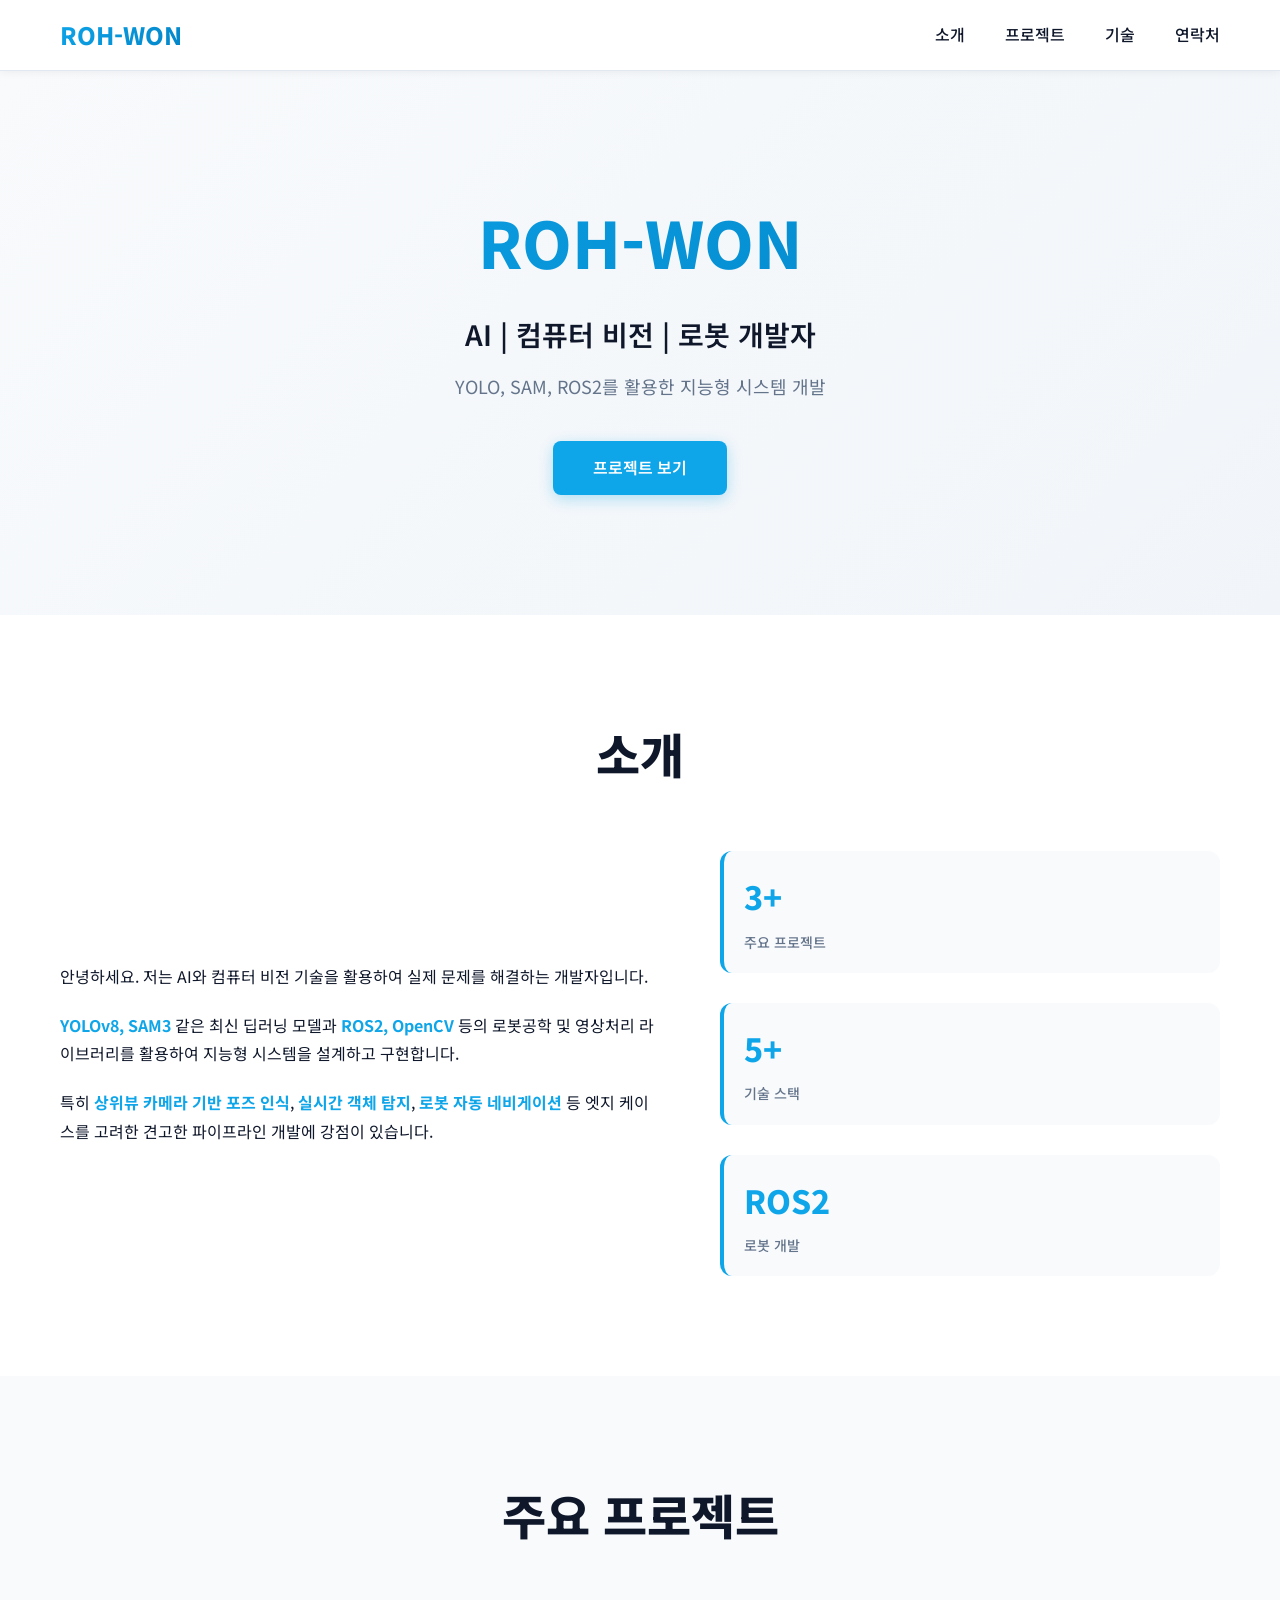
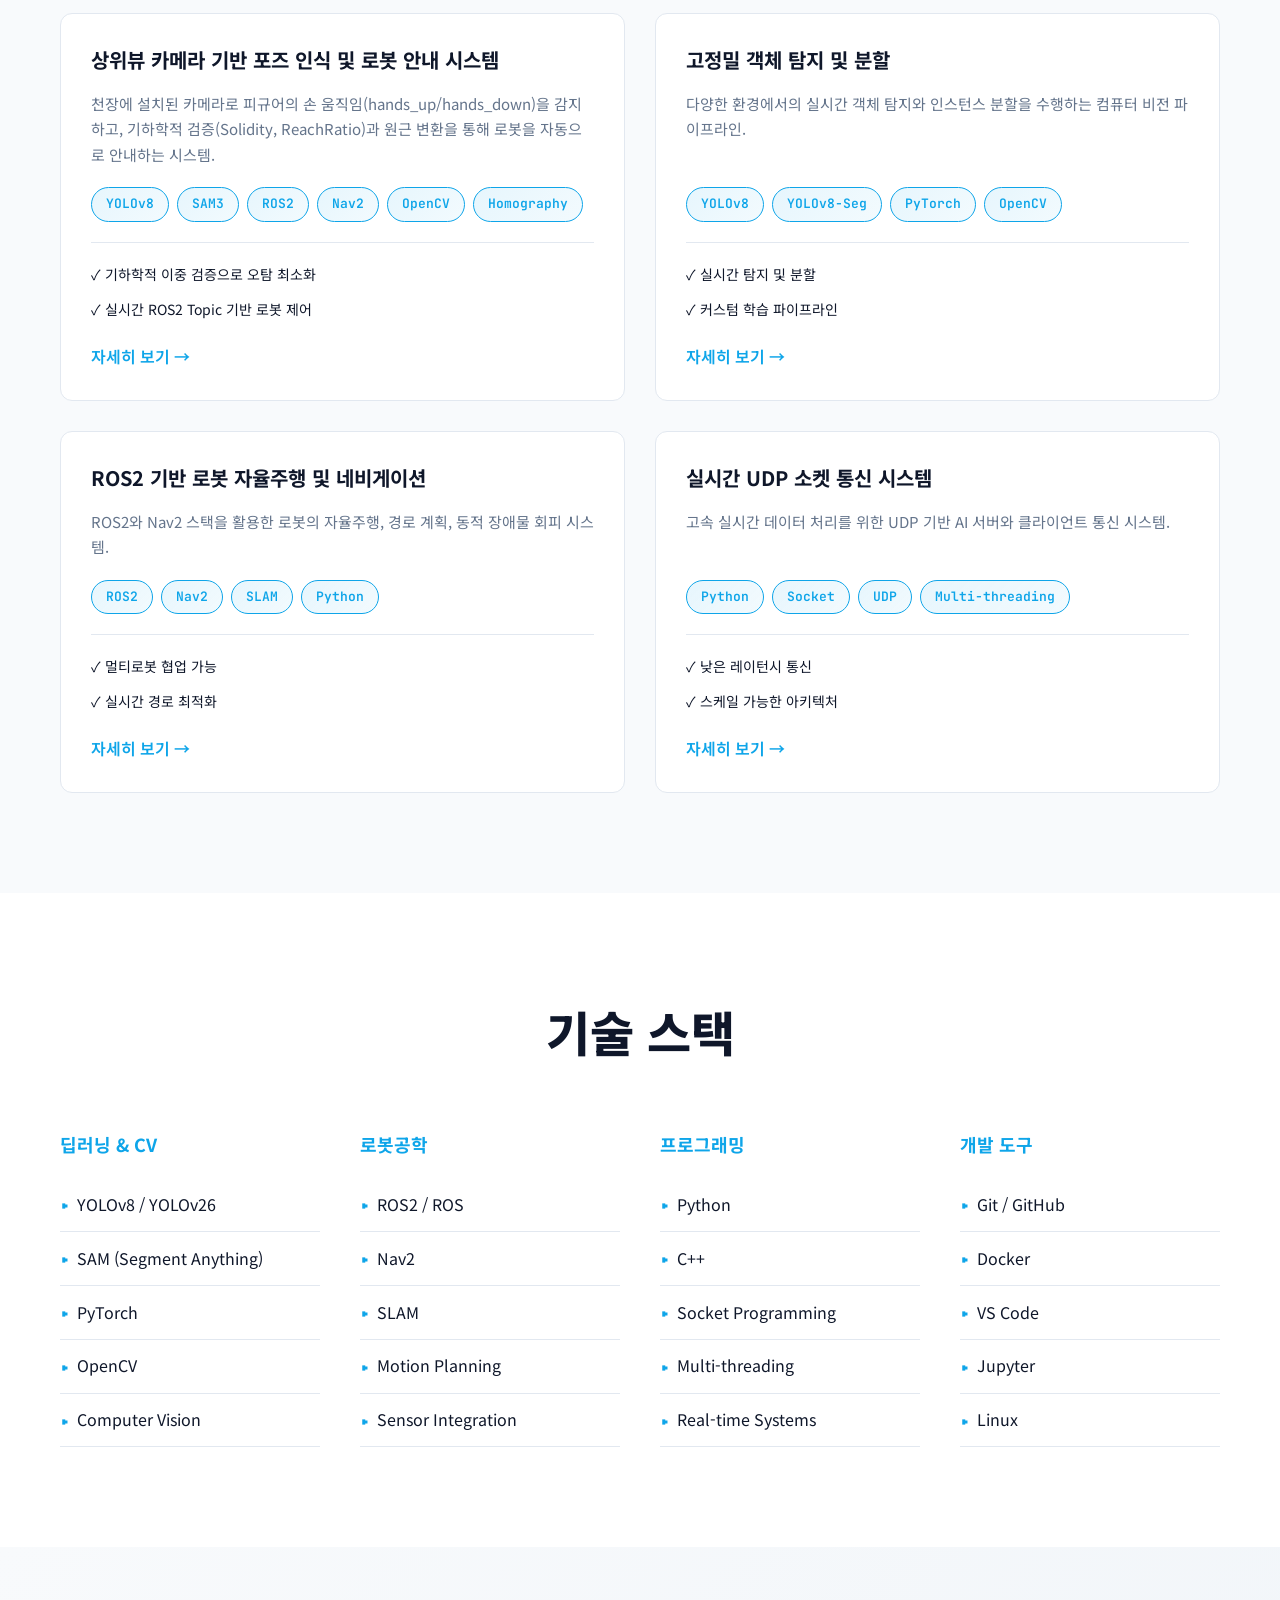
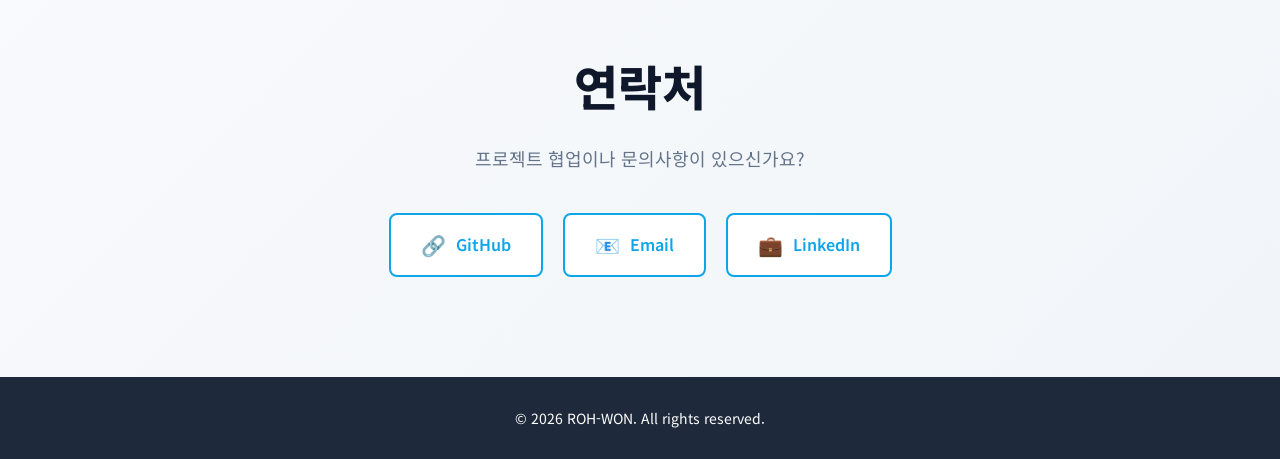
==== index.html @ 6be778f6 "Initial portfolio setup" ====
<!DOCTYPE html>
<html lang="ko">
<head>
    <meta charset="UTF-8">
    <meta name="viewport" content="width=device-width, initial-scale=1.0">
    <title>ROH-WON Portfolio | AI & 컴퓨터 비전 개발자</title>
    <link rel="preconnect" href="https://fonts.googleapis.com">
    <link href="https://fonts.googleapis.com/css2?family=Noto+Sans+KR:wght@300;400;600;700;800&family=JetBrains+Mono:wght@400;600&display=swap" rel="stylesheet">
    <link rel="stylesheet" href="style.css">
</head>
<body>
    <!-- NAVBAR -->
    <nav class="navbar">
        <div class="container">
            <div class="nav-logo">ROH-WON</div>
            <ul class="nav-links">
                <li><a href="#about">소개</a></li>
                <li><a href="#projects">프로젝트</a></li>
                <li><a href="#skills">기술</a></li>
                <li><a href="#contact">연락처</a></li>
            </ul>
        </div>
    </nav>

    <!-- HERO -->
    <header class="hero">
        <div class="container">
            <h1>ROH-WON</h1>
            <p class="hero-subtitle">AI | 컴퓨터 비전 | 로봇 개발자</p>
            <p class="hero-desc">YOLO, SAM, ROS2를 활용한 지능형 시스템 개발</p>
            <a href="#projects" class="cta-button">프로젝트 보기</a>
        </div>
    </header>

    <!-- ABOUT -->
    <section id="about" class="about">
        <div class="container">
            <h2>소개</h2>
            <div class="about-content">
                <div class="about-text">
                    <p>
                        안녕하세요. 저는 AI와 컴퓨터 비전 기술을 활용하여 실제 문제를 해결하는 개발자입니다.
                    </p>
                    <p>
                        <strong>YOLOv8, SAM3</strong> 같은 최신 딥러닝 모델과 <strong>ROS2, OpenCV</strong> 등의 로봇공학 및 영상처리 라이브러리를 활용하여 
                        지능형 시스템을 설계하고 구현합니다.
                    </p>
                    <p>
                        특히 <strong>상위뷰 카메라 기반 포즈 인식</strong>, <strong>실시간 객체 탐지</strong>, <strong>로봇 자동 네비게이션</strong> 등 
                        엣지 케이스를 고려한 견고한 파이프라인 개발에 강점이 있습니다.
                    </p>
                </div>
                <div class="about-stats">
                    <div class="stat">
                        <span class="stat-number">3+</span>
                        <span class="stat-label">주요 프로젝트</span>
                    </div>
                    <div class="stat">
                        <span class="stat-number">5+</span>
                        <span class="stat-label">기술 스택</span>
                    </div>
                    <div class="stat">
                        <span class="stat-number">ROS2</span>
                        <span class="stat-label">로봇 개발</span>
                    </div>
                </div>
            </div>
        </div>
    </section>

    <!-- PROJECTS -->
    <section id="projects" class="projects">
        <div class="container">
            <h2>주요 프로젝트</h2>
            <div class="projects-grid">
                <!-- Project 1: Top-View Pose Detection -->
                <article class="project-card">
                    <div class="project-header">
                        <h3>상위뷰 카메라 기반 포즈 인식 및 로봇 안내 시스템</h3>
                    </div>
                    <p class="project-excerpt">
                        천장에 설치된 카메라로 피규어의 손 움직임(hands_up/hands_down)을 감지하고, 
                        기하학적 검증(Solidity, ReachRatio)과 원근 변환을 통해 로봇을 자동으로 안내하는 시스템.
                    </p>
                    <div class="tech-tags">
                        <span class="tech-tag">YOLOv8</span>
                        <span class="tech-tag">SAM3</span>
                        <span class="tech-tag">ROS2</span>
                        <span class="tech-tag">Nav2</span>
                        <span class="tech-tag">OpenCV</span>
                        <span class="tech-tag">Homography</span>
                    </div>
                    <div class="project-footer">
                        <p class="project-highlight">✓ 기하학적 이중 검증으로 오탐 최소화</p>
                        <p class="project-highlight">✓ 실시간 ROS2 Topic 기반 로봇 제어</p>
                        <a href="projects/detection.html" class="project-link">자세히 보기 →</a>
                    </div>
                </article>

                <!-- Project 2: Vision Detection -->
                <article class="project-card">
                    <div class="project-header">
                        <h3>고정밀 객체 탐지 및 분할</h3>
                    </div>
                    <p class="project-excerpt">
                        다양한 환경에서의 실시간 객체 탐지와 인스턴스 분할을 수행하는 컴퓨터 비전 파이프라인.
                    </p>
                    <div class="tech-tags">
                        <span class="tech-tag">YOLOv8</span>
                        <span class="tech-tag">YOLOv8-Seg</span>
                        <span class="tech-tag">PyTorch</span>
                        <span class="tech-tag">OpenCV</span>
                    </div>
                    <div class="project-footer">
                        <p class="project-highlight">✓ 실시간 탐지 및 분할</p>
                        <p class="project-highlight">✓ 커스텀 학습 파이프라인</p>
                        <a href="projects/vision.html" class="project-link">자세히 보기 →</a>
                    </div>
                </article>

                <!-- Project 3: ROS2 Navigation -->
                <article class="project-card">
                    <div class="project-header">
                        <h3>ROS2 기반 로봇 자율주행 및 네비게이션</h3>
                    </div>
                    <p class="project-excerpt">
                        ROS2와 Nav2 스택을 활용한 로봇의 자율주행, 경로 계획, 동적 장애물 회피 시스템.
                    </p>
                    <div class="tech-tags">
                        <span class="tech-tag">ROS2</span>
                        <span class="tech-tag">Nav2</span>
                        <span class="tech-tag">SLAM</span>
                        <span class="tech-tag">Python</span>
                    </div>
                    <div class="project-footer">
                        <p class="project-highlight">✓ 멀티로봇 협업 가능</p>
                        <p class="project-highlight">✓ 실시간 경로 최적화</p>
                        <a href="projects/robot.html" class="project-link">자세히 보기 →</a>
                    </div>
                </article>

                <!-- Project 4: Socket Communication -->
                <article class="project-card">
                    <div class="project-header">
                        <h3>실시간 UDP 소켓 통신 시스템</h3>
                    </div>
                    <p class="project-excerpt">
                        고속 실시간 데이터 처리를 위한 UDP 기반 AI 서버와 클라이언트 통신 시스템.
                    </p>
                    <div class="tech-tags">
                        <span class="tech-tag">Python</span>
                        <span class="tech-tag">Socket</span>
                        <span class="tech-tag">UDP</span>
                        <span class="tech-tag">Multi-threading</span>
                    </div>
                    <div class="project-footer">
                        <p class="project-highlight">✓ 낮은 레이턴시 통신</p>
                        <p class="project-highlight">✓ 스케일 가능한 아키텍처</p>
                        <a href="projects/socket.html" class="project-link">자세히 보기 →</a>
                    </div>
                </article>
            </div>
        </div>
    </section>

    <!-- SKILLS -->
    <section id="skills" class="skills">
        <div class="container">
            <h2>기술 스택</h2>
            <div class="skills-grid">
                <div class="skill-category">
                    <h3>딥러닝 & CV</h3>
                    <ul>
                        <li>YOLOv8 / YOLOv26</li>
                        <li>SAM (Segment Anything)</li>
                        <li>PyTorch</li>
                        <li>OpenCV</li>
                        <li>Computer Vision</li>
                    </ul>
                </div>
                <div class="skill-category">
                    <h3>로봇공학</h3>
                    <ul>
                        <li>ROS2 / ROS</li>
                        <li>Nav2</li>
                        <li>SLAM</li>
                        <li>Motion Planning</li>
                        <li>Sensor Integration</li>
                    </ul>
                </div>
                <div class="skill-category">
                    <h3>프로그래밍</h3>
                    <ul>
                        <li>Python</li>
                        <li>C++</li>
                        <li>Socket Programming</li>
                        <li>Multi-threading</li>
                        <li>Real-time Systems</li>
                    </ul>
                </div>
                <div class="skill-category">
                    <h3>개발 도구</h3>
                    <ul>
                        <li>Git / GitHub</li>
                        <li>Docker</li>
                        <li>VS Code</li>
                        <li>Jupyter</li>
                        <li>Linux</li>
                    </ul>
                </div>
            </div>
        </div>
    </section>

    <!-- CONTACT -->
    <section id="contact" class="contact">
        <div class="container">
            <h2>연락처</h2>
            <p>프로젝트 협업이나 문의사항이 있으신가요?</p>
            <div class="contact-links">
                <a href="https://github.com/ROH-WON" class="contact-link" target="_blank">
                    <span class="icon">🔗</span> GitHub
                </a>
                <a href="mailto:roh.won@example.com" class="contact-link">
                    <span class="icon">📧</span> Email
                </a>
                <a href="https://linkedin.com/in/rohwon" class="contact-link" target="_blank">
                    <span class="icon">💼</span> LinkedIn
                </a>
            </div>
        </div>
    </section>

    <!-- FOOTER -->
    <footer class="footer">
        <div class="container">
            <p>&copy; 2026 ROH-WON. All rights reserved.</p>
        </div>
    </footer>

    <script src="script.js"></script>
</body>
</html>
---- style.css ----
* {
    margin: 0;
    padding: 0;
    box-sizing: border-box;
}

:root {
    --primary: #0ea5e9;
    --primary-dark: #0284c7;
    --secondary: #1e293b;
    --text-dark: #0f172a;
    --text-light: #64748b;
    --bg-light: #f8fafc;
    --bg-white: #ffffff;
    --border: #e2e8f0;
    --success: #22c55e;
}

html {
    scroll-behavior: smooth;
}

body {
    font-family: 'Noto Sans KR', sans-serif;
    color: var(--text-dark);
    line-height: 1.6;
    background: var(--bg-white);
    overflow-x: hidden;
}

.container {
    max-width: 1200px;
    margin: 0 auto;
    padding: 0 20px;
}

/* ════════════════ NAVBAR ════════════════ */
.navbar {
    position: fixed;
    top: 0;
    width: 100%;
    background: rgba(255, 255, 255, 0.95);
    backdrop-filter: blur(10px);
    border-bottom: 1px solid var(--border);
    z-index: 1000;
    box-shadow: 0 2px 8px rgba(0, 0, 0, 0.05);
}

.navbar .container {
    display: flex;
    justify-content: space-between;
    align-items: center;
    height: 70px;
}

.nav-logo {
    font-size: 24px;
    font-weight: 800;
    background: linear-gradient(135deg, var(--primary), var(--primary-dark));
    -webkit-background-clip: text;
    -webkit-text-fill-color: transparent;
    background-clip: text;
}

.nav-links {
    display: flex;
    list-style: none;
    gap: 40px;
}

.nav-links a {
    text-decoration: none;
    color: var(--text-dark);
    font-weight: 500;
    transition: color 0.3s;
}

.nav-links a:hover {
    color: var(--primary);
}

/* ════════════════ HERO ════════════════ */
.hero {
    margin-top: 70px;
    padding: 120px 0;
    background: linear-gradient(135deg, #f8fafc 0%, #f1f5f9 100%);
    text-align: center;
}

.hero .container h1 {
    font-size: 64px;
    font-weight: 800;
    margin-bottom: 20px;
    background: linear-gradient(135deg, var(--primary), var(--primary-dark));
    -webkit-background-clip: text;
    -webkit-text-fill-color: transparent;
    background-clip: text;
}

.hero-subtitle {
    font-size: 28px;
    color: var(--text-dark);
    margin-bottom: 15px;
    font-weight: 600;
}

.hero-desc {
    font-size: 18px;
    color: var(--text-light);
    margin-bottom: 40px;
}

.cta-button {
    display: inline-block;
    padding: 14px 40px;
    background: var(--primary);
    color: white;
    text-decoration: none;
    border-radius: 8px;
    font-weight: 600;
    transition: all 0.3s;
    box-shadow: 0 4px 15px rgba(14, 165, 233, 0.3);
}

.cta-button:hover {
    background: var(--primary-dark);
    transform: translateY(-2px);
    box-shadow: 0 6px 20px rgba(14, 165, 233, 0.4);
}

/* ════════════════ ABOUT ════════════════ */
.about {
    padding: 100px 0;
    background: var(--bg-white);
}

.about h2 {
    font-size: 48px;
    font-weight: 800;
    margin-bottom: 60px;
    text-align: center;
}

.about-content {
    display: grid;
    grid-template-columns: 1.2fr 1fr;
    gap: 60px;
    align-items: center;
}

.about-text p {
    font-size: 16px;
    margin-bottom: 20px;
    color: var(--text-dark);
    line-height: 1.8;
}

.about-text strong {
    color: var(--primary);
    font-weight: 700;
}

.about-stats {
    display: flex;
    flex-direction: column;
    gap: 30px;
}

.stat {
    display: flex;
    flex-direction: column;
    gap: 8px;
    padding: 20px;
    background: var(--bg-light);
    border-radius: 12px;
    border-left: 4px solid var(--primary);
}

.stat-number {
    font-size: 32px;
    font-weight: 800;
    color: var(--primary);
}

.stat-label {
    font-size: 14px;
    color: var(--text-light);
    font-weight: 500;
}

/* ════════════════ PROJECTS ════════════════ */
.projects {
    padding: 100px 0;
    background: var(--bg-light);
}

.projects h2 {
    font-size: 48px;
    font-weight: 800;
    margin-bottom: 60px;
    text-align: center;
}

.projects-grid {
    display: grid;
    grid-template-columns: repeat(auto-fit, minmax(500px, 1fr));
    gap: 30px;
}

.project-card {
    background: var(--bg-white);
    border-radius: 12px;
    padding: 30px;
    border: 1px solid var(--border);
    transition: all 0.3s;
    display: flex;
    flex-direction: column;
}

.project-card:hover {
    transform: translateY(-8px);
    border-color: var(--primary);
    box-shadow: 0 10px 30px rgba(14, 165, 233, 0.15);
}

.project-header h3 {
    font-size: 20px;
    font-weight: 700;
    margin-bottom: 15px;
    color: var(--text-dark);
}

.project-excerpt {
    font-size: 15px;
    color: var(--text-light);
    margin-bottom: 20px;
    line-height: 1.7;
    flex-grow: 1;
}

.tech-tags {
    display: flex;
    flex-wrap: wrap;
    gap: 8px;
    margin-bottom: 20px;
}

.tech-tag {
    display: inline-block;
    padding: 6px 14px;
    background: linear-gradient(135deg, rgba(14, 165, 233, 0.1), rgba(14, 165, 233, 0.05));
    color: var(--primary);
    border-radius: 20px;
    font-size: 13px;
    font-weight: 600;
    border: 1px solid var(--primary);
    font-family: 'JetBrains Mono', monospace;
}

.project-footer {
    border-top: 1px solid var(--border);
    padding-top: 20px;
}

.project-highlight {
    font-size: 14px;
    color: var(--text-dark);
    margin-bottom: 12px;
    display: flex;
    align-items: center;
    gap: 8px;
}

.project-link {
    display: inline-block;
    color: var(--primary);
    text-decoration: none;
    font-weight: 600;
    margin-top: 12px;
    transition: all 0.3s;
}

.project-link:hover {
    gap: 8px;
    transform: translateX(4px);
}

/* ════════════════ SKILLS ════════════════ */
.skills {
    padding: 100px 0;
    background: var(--bg-white);
}

.skills h2 {
    font-size: 48px;
    font-weight: 800;
    margin-bottom: 60px;
    text-align: center;
}

.skills-grid {
    display: grid;
    grid-template-columns: repeat(auto-fit, minmax(250px, 1fr));
    gap: 40px;
}

.skill-category h3 {
    font-size: 18px;
    font-weight: 700;
    margin-bottom: 20px;
    color: var(--primary);
}

.skill-category ul {
    list-style: none;
}

.skill-category li {
    padding: 12px 0;
    color: var(--text-dark);
    border-bottom: 1px solid var(--border);
    display: flex;
    align-items: center;
    gap: 8px;
}

.skill-category li:before {
    content: "▸";
    color: var(--primary);
    font-weight: bold;
    font-size: 18px;
}

/* ════════════════ CONTACT ════════════════ */
.contact {
    padding: 100px 0;
    background: linear-gradient(135deg, #f8fafc 0%, #f1f5f9 100%);
    text-align: center;
}

.contact h2 {
    font-size: 48px;
    font-weight: 800;
    margin-bottom: 20px;
}

.contact > .container > p {
    font-size: 18px;
    color: var(--text-light);
    margin-bottom: 40px;
}

.contact-links {
    display: flex;
    justify-content: center;
    gap: 20px;
    flex-wrap: wrap;
}

.contact-link {
    display: inline-flex;
    align-items: center;
    gap: 10px;
    padding: 14px 30px;
    background: var(--bg-white);
    color: var(--primary);
    text-decoration: none;
    border-radius: 8px;
    font-weight: 600;
    border: 2px solid var(--primary);
    transition: all 0.3s;
}

.contact-link:hover {
    background: var(--primary);
    color: white;
    transform: translateY(-2px);
}

.contact-link .icon {
    font-size: 20px;
}

/* ════════════════ FOOTER ════════════════ */
.footer {
    padding: 30px 0;
    background: var(--secondary);
    color: white;
    text-align: center;
    font-size: 14px;
}

/* ════════════════ RESPONSIVE ════════════════ */
@media (max-width: 768px) {
    .nav-links {
        gap: 20px;
        font-size: 14px;
    }

    .hero .container h1 {
        font-size: 42px;
    }

    .hero-subtitle {
        font-size: 20px;
    }

    .about-content {
        grid-template-columns: 1fr;
        gap: 40px;
    }

    .projects-grid {
        grid-template-columns: 1fr;
    }

    .skills-grid {
        grid-template-columns: repeat(2, 1fr);
    }
}

@media (max-width: 480px) {
    .navbar .container {
        height: 60px;
    }

    .hero {
        margin-top: 60px;
        padding: 80px 0;
    }

    .hero .container h1 {
        font-size: 32px;
    }

    .hero-subtitle {
        font-size: 18px;
    }

    .nav-logo {
        font-size: 20px;
    }

    .nav-links {
        gap: 15px;
        font-size: 13px;
    }

    .about h2,
    .projects h2,
    .skills h2,
    .contact h2 {
        font-size: 32px;
        margin-bottom: 40px;
    }

    .skills-grid {
        grid-template-columns: 1fr;
    }
}
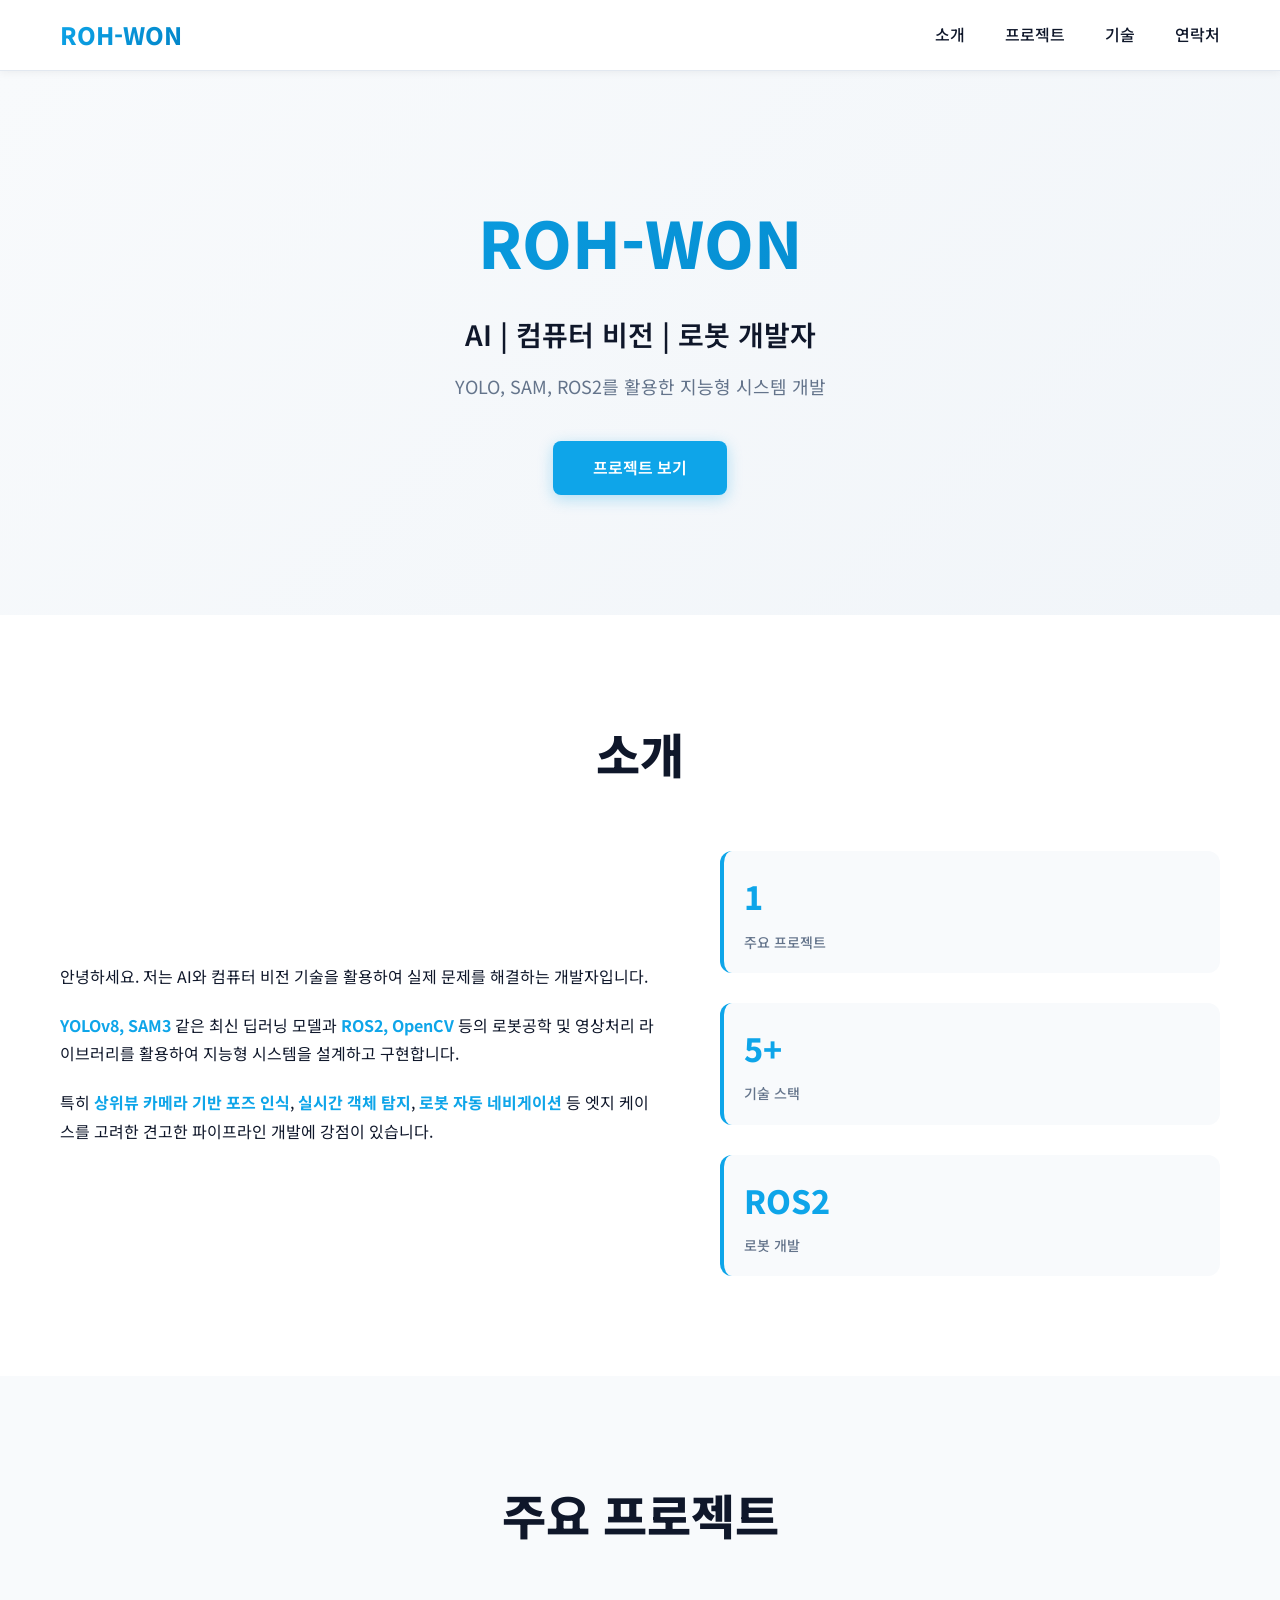
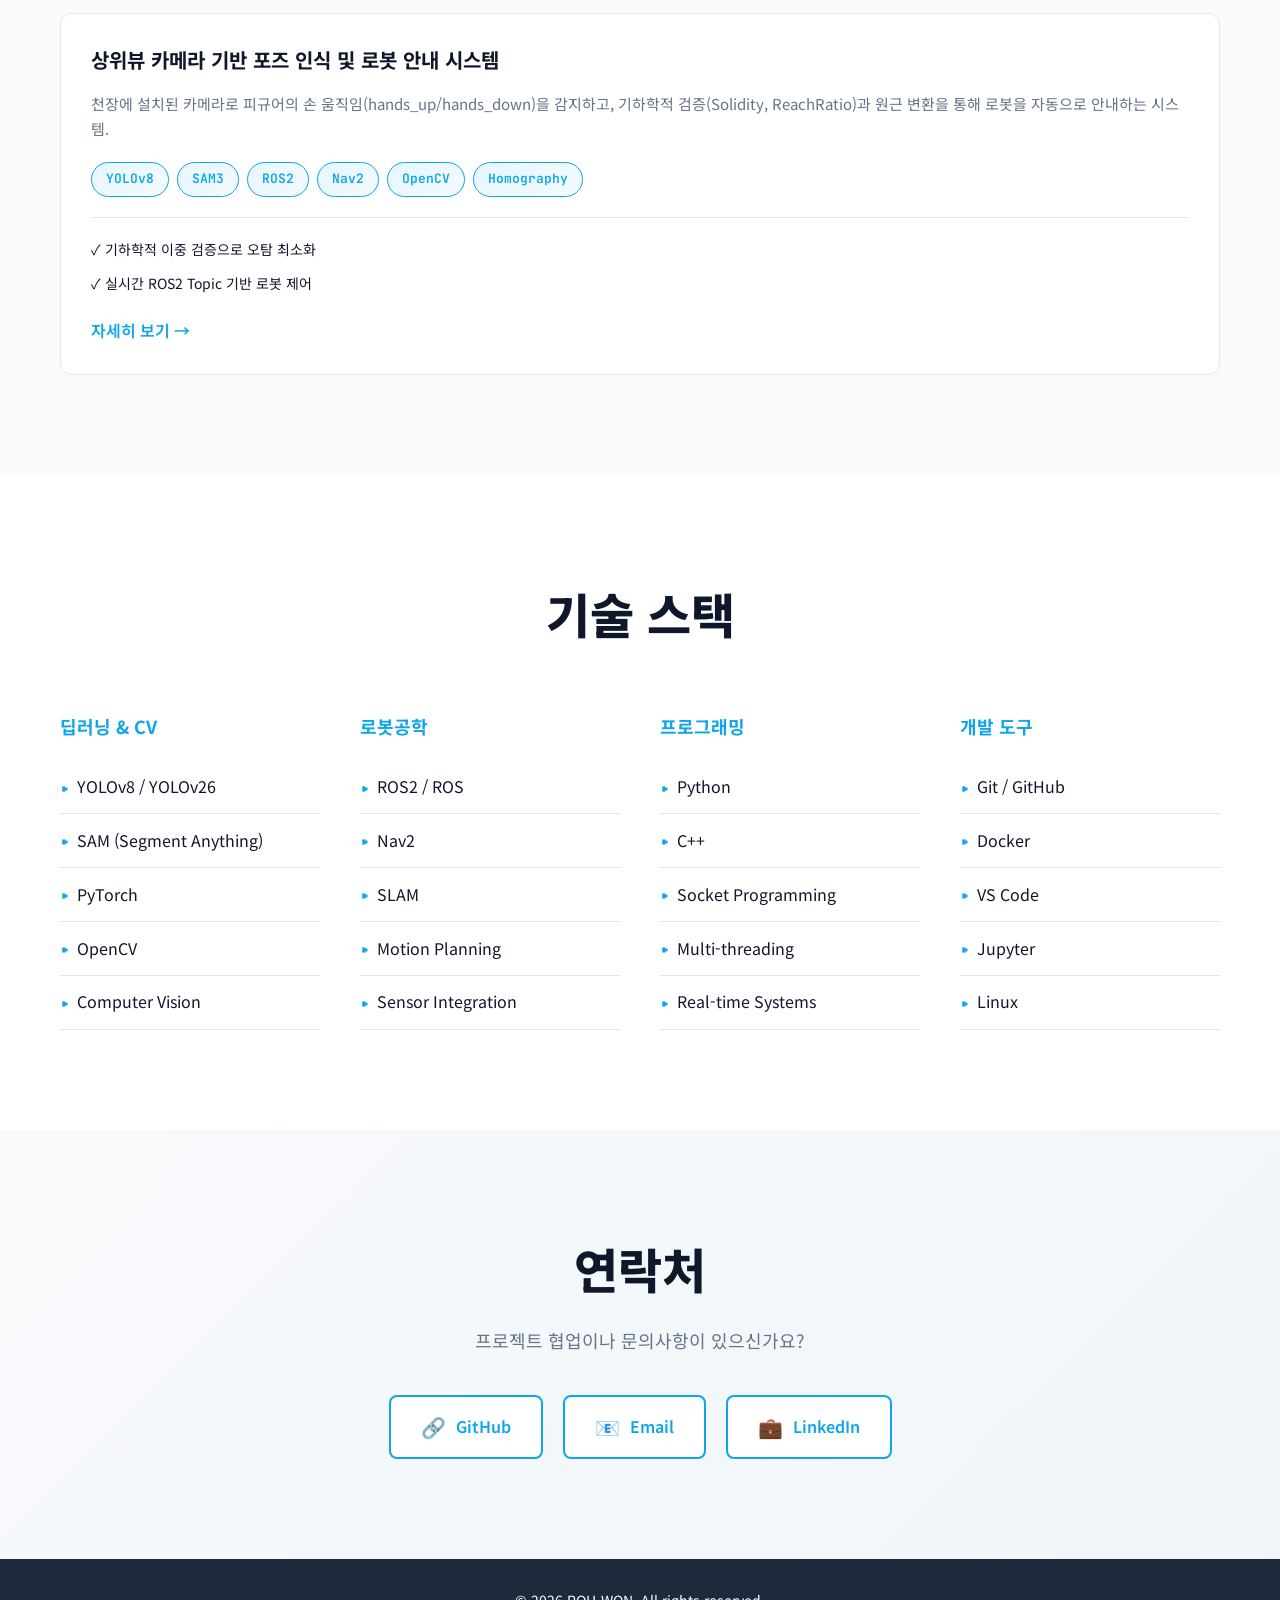
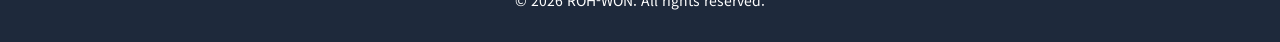
==== commit 183da1ae: "Update portfolio to show only detection project" ====
--- a/index.html
+++ b/index.html
@@ -52,7 +52,7 @@
                 </div>
                 <div class="about-stats">
                     <div class="stat">
-                        <span class="stat-number">3+</span>
+                        <span class="stat-number">1</span>
                         <span class="stat-label">주요 프로젝트</span>
                     </div>
                     <div class="stat">
@@ -93,70 +93,7 @@
                     <div class="project-footer">
                         <p class="project-highlight">✓ 기하학적 이중 검증으로 오탐 최소화</p>
                         <p class="project-highlight">✓ 실시간 ROS2 Topic 기반 로봇 제어</p>
-                        <a href="projects/detection.html" class="project-link">자세히 보기 →</a>
-                    </div>
-                </article>
-
-                <!-- Project 2: Vision Detection -->
-                <article class="project-card">
-                    <div class="project-header">
-                        <h3>고정밀 객체 탐지 및 분할</h3>
-                    </div>
-                    <p class="project-excerpt">
-                        다양한 환경에서의 실시간 객체 탐지와 인스턴스 분할을 수행하는 컴퓨터 비전 파이프라인.
-                    </p>
-                    <div class="tech-tags">
-                        <span class="tech-tag">YOLOv8</span>
-                        <span class="tech-tag">YOLOv8-Seg</span>
-                        <span class="tech-tag">PyTorch</span>
-                        <span class="tech-tag">OpenCV</span>
-                    </div>
-                    <div class="project-footer">
-                        <p class="project-highlight">✓ 실시간 탐지 및 분할</p>
-                        <p class="project-highlight">✓ 커스텀 학습 파이프라인</p>
-                        <a href="projects/vision.html" class="project-link">자세히 보기 →</a>
-                    </div>
-                </article>
-
-                <!-- Project 3: ROS2 Navigation -->
-                <article class="project-card">
-                    <div class="project-header">
-                        <h3>ROS2 기반 로봇 자율주행 및 네비게이션</h3>
-                    </div>
-                    <p class="project-excerpt">
-                        ROS2와 Nav2 스택을 활용한 로봇의 자율주행, 경로 계획, 동적 장애물 회피 시스템.
-                    </p>
-                    <div class="tech-tags">
-                        <span class="tech-tag">ROS2</span>
-                        <span class="tech-tag">Nav2</span>
-                        <span class="tech-tag">SLAM</span>
-                        <span class="tech-tag">Python</span>
-                    </div>
-                    <div class="project-footer">
-                        <p class="project-highlight">✓ 멀티로봇 협업 가능</p>
-                        <p class="project-highlight">✓ 실시간 경로 최적화</p>
-                        <a href="projects/robot.html" class="project-link">자세히 보기 →</a>
-                    </div>
-                </article>
-
-                <!-- Project 4: Socket Communication -->
-                <article class="project-card">
-                    <div class="project-header">
-                        <h3>실시간 UDP 소켓 통신 시스템</h3>
-                    </div>
-                    <p class="project-excerpt">
-                        고속 실시간 데이터 처리를 위한 UDP 기반 AI 서버와 클라이언트 통신 시스템.
-                    </p>
-                    <div class="tech-tags">
-                        <span class="tech-tag">Python</span>
-                        <span class="tech-tag">Socket</span>
-                        <span class="tech-tag">UDP</span>
-                        <span class="tech-tag">Multi-threading</span>
-                    </div>
-                    <div class="project-footer">
-                        <p class="project-highlight">✓ 낮은 레이턴시 통신</p>
-                        <p class="project-highlight">✓ 스케일 가능한 아키텍처</p>
-                        <a href="projects/socket.html" class="project-link">자세히 보기 →</a>
+                        <a href="projects/detection/" class="project-link">자세히 보기 →</a>
                     </div>
                 </article>
             </div>
